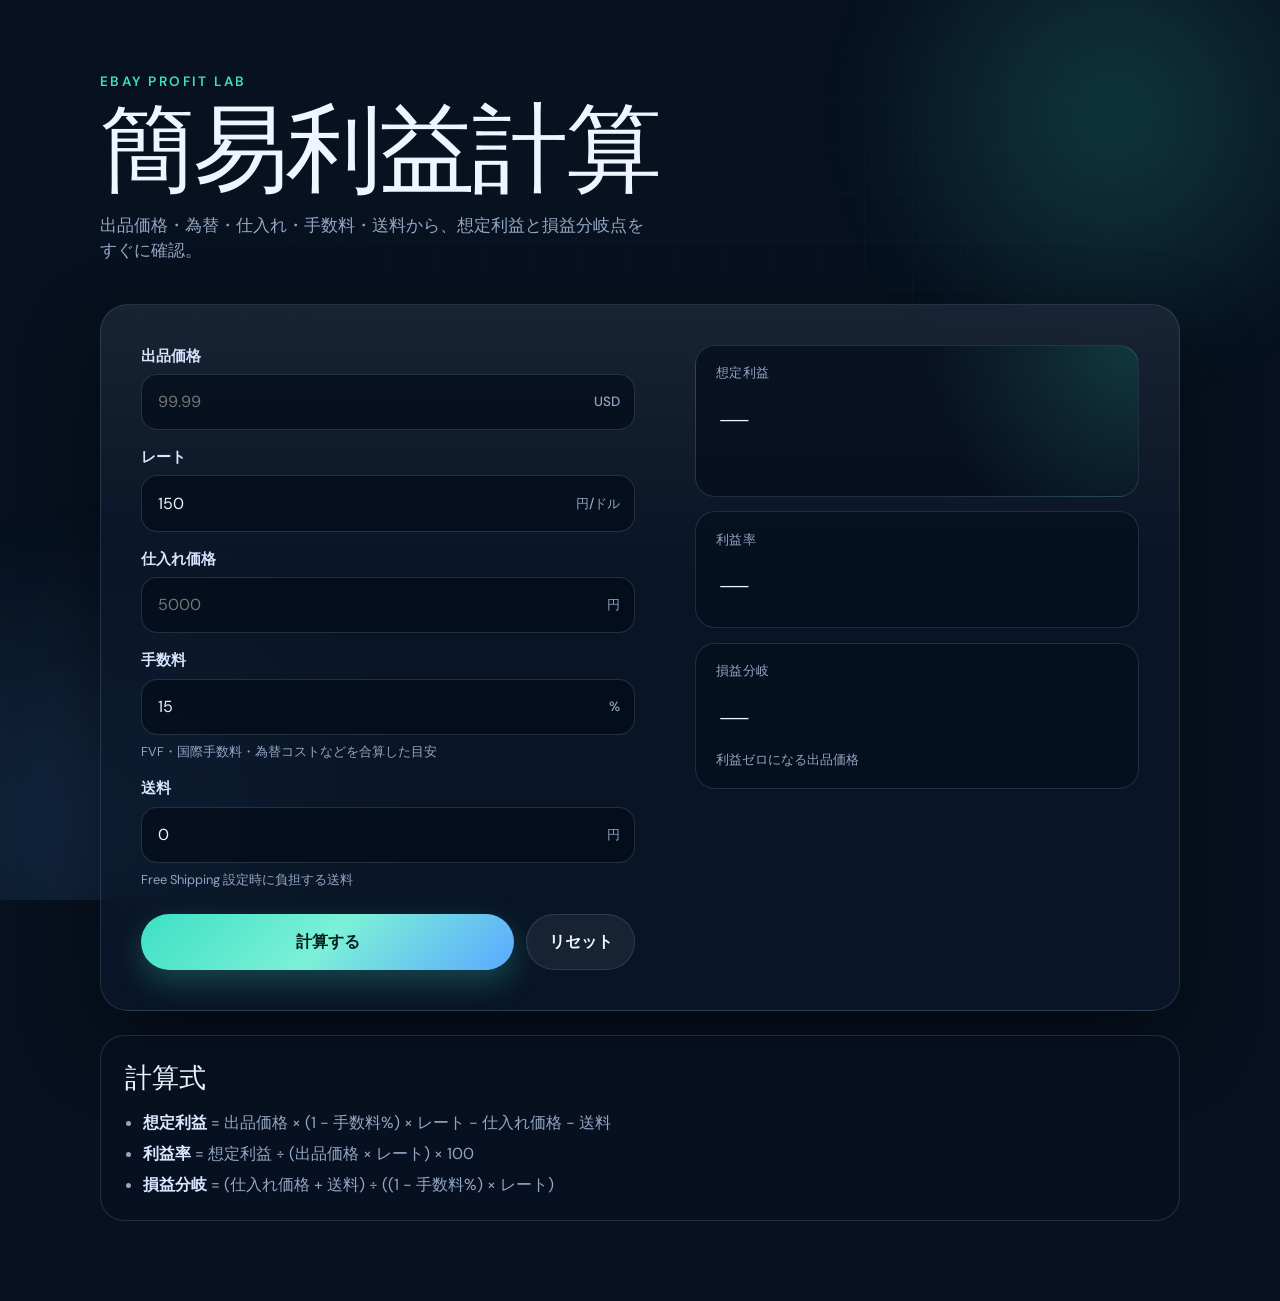
==== index.html @ ef54a7e5 "Add eBay profit calculator for GitHub Pages. Co-authored-by: Cursor <cursoragent@cursor.com>" ====
<!DOCTYPE html>
<html lang="ja">
<head>
  <meta charset="UTF-8" />
  <meta name="viewport" content="width=device-width, initial-scale=1" />
  <title>eBay 簡易利益計算</title>
  <meta name="description" content="eBay輸出の出品価格から想定利益・利益率・損益分岐点を瞬時に計算するモダンな利益計算ツール。" />
  <link rel="preconnect" href="https://fonts.googleapis.com" />
  <link rel="preconnect" href="https://fonts.gstatic.com" crossorigin />
  <link href="https://fonts.googleapis.com/css2?family=DM+Sans:ital,opsz,wght@0,9..40,400;0,9..40,500;0,9..40,600;0,9..40,700;1,9..40,400&family=Instrument+Serif:ital@0;1&display=swap" rel="stylesheet" />
  <link rel="stylesheet" href="./styles.css" />
</head>
<body>
  <div class="bg" aria-hidden="true">
    <div class="bg-glow bg-glow-a"></div>
    <div class="bg-glow bg-glow-b"></div>
    <div class="bg-grid"></div>
  </div>

  <main class="shell">
    <header class="hero">
      <p class="brand">eBay Profit Lab</p>
      <h1>簡易利益計算</h1>
      <p class="lede">出品価格・為替・仕入れ・手数料・送料から、想定利益と損益分岐点をすぐに確認。</p>
    </header>

    <section class="panel" aria-label="利益計算フォーム">
      <form id="calc-form" class="form" autocomplete="off">
        <div class="field">
          <label for="price">出品価格</label>
          <div class="input-wrap">
            <input id="price" name="price" type="number" inputmode="decimal" step="any" min="0" placeholder="99.99" required />
            <span class="suffix">USD</span>
          </div>
        </div>

        <div class="field">
          <label for="rate">レート</label>
          <div class="input-wrap">
            <input id="rate" name="rate" type="number" inputmode="decimal" step="any" min="0" value="150" required />
            <span class="suffix">円/ドル</span>
          </div>
        </div>

        <div class="field">
          <label for="cost">仕入れ価格</label>
          <div class="input-wrap">
            <input id="cost" name="cost" type="number" inputmode="decimal" step="any" min="0" placeholder="5000" required />
            <span class="suffix">円</span>
          </div>
        </div>

        <div class="field">
          <label for="fee">手数料</label>
          <div class="input-wrap">
            <input id="fee" name="fee" type="number" inputmode="decimal" step="any" min="0" max="100" value="15" required />
            <span class="suffix">%</span>
          </div>
          <p class="hint">FVF・国際手数料・為替コストなどを合算した目安</p>
        </div>

        <div class="field">
          <label for="shipping">送料</label>
          <div class="input-wrap">
            <input id="shipping" name="shipping" type="number" inputmode="decimal" step="any" min="0" value="0" />
            <span class="suffix">円</span>
          </div>
          <p class="hint">Free Shipping 設定時に負担する送料</p>
        </div>

        <div class="actions">
          <button type="submit" class="btn-primary">計算する</button>
          <button type="button" class="btn-ghost" id="reset-btn">リセット</button>
        </div>
      </form>

      <div class="results" id="results" aria-live="polite">
        <article class="result result-main">
          <p class="result-label">想定利益</p>
          <p class="result-value" id="profit">—</p>
        </article>
        <article class="result">
          <p class="result-label">利益率</p>
          <p class="result-value" id="margin">—</p>
        </article>
        <article class="result">
          <p class="result-label">損益分岐</p>
          <p class="result-value" id="breakeven">—</p>
          <p class="result-note">利益ゼロになる出品価格</p>
        </article>
        <div class="status" id="status" hidden></div>
      </div>
    </section>

    <section class="formula">
      <h2>計算式</h2>
      <ul>
        <li><strong>想定利益</strong> = 出品価格 × (1 − 手数料%) × レート − 仕入れ価格 − 送料</li>
        <li><strong>利益率</strong> = 想定利益 ÷ (出品価格 × レート) × 100</li>
        <li><strong>損益分岐</strong> = (仕入れ価格 + 送料) ÷ ((1 − 手数料%) × レート)</li>
      </ul>
    </section>
  </main>

  <script src="./app.js"></script>
</body>
</html>
---- styles.css ----
:root {
  --bg: #07111f;
  --bg-elevated: rgba(12, 24, 42, 0.72);
  --ink: #eef5ff;
  --muted: #93a6c4;
  --line: rgba(148, 178, 220, 0.18);
  --accent: #3de0c5;
  --accent-2: #5aa8ff;
  --danger: #ff6b7a;
  --ok: #62f0a4;
  --warn: #ffd166;
  --shadow: 0 30px 80px rgba(0, 0, 0, 0.45);
  --radius: 28px;
  --font-display: "Instrument Serif", Georgia, serif;
  --font-body: "DM Sans", "Hiragino Sans", "Noto Sans JP", sans-serif;
}

*,
*::before,
*::after {
  box-sizing: border-box;
}

html {
  color-scheme: dark;
}

body {
  margin: 0;
  min-height: 100vh;
  font-family: var(--font-body);
  color: var(--ink);
  background: var(--bg);
  line-height: 1.5;
  -webkit-font-smoothing: antialiased;
}

button,
input {
  font: inherit;
}

.bg {
  position: fixed;
  inset: 0;
  overflow: hidden;
  pointer-events: none;
  z-index: 0;
}

.bg-glow {
  position: absolute;
  border-radius: 50%;
  filter: blur(40px);
  opacity: 0.7;
  animation: float 12s ease-in-out infinite;
}

.bg-glow-a {
  width: 42vw;
  height: 42vw;
  top: -12vw;
  right: -8vw;
  background: radial-gradient(circle, rgba(61, 224, 197, 0.28), transparent 70%);
}

.bg-glow-b {
  width: 48vw;
  height: 48vw;
  left: -16vw;
  bottom: -18vw;
  background: radial-gradient(circle, rgba(90, 168, 255, 0.24), transparent 70%);
  animation-delay: -4s;
}

.bg-grid {
  position: absolute;
  inset: 0;
  background-image:
    linear-gradient(rgba(255, 255, 255, 0.035) 1px, transparent 1px),
    linear-gradient(90deg, rgba(255, 255, 255, 0.035) 1px, transparent 1px);
  background-size: 48px 48px;
  mask-image: radial-gradient(circle at center, black 35%, transparent 85%);
  opacity: 0.5;
}

.shell {
  position: relative;
  z-index: 1;
  width: min(1080px, calc(100% - 2rem));
  margin: 0 auto;
  padding: 4.5rem 0 5rem;
}

.hero {
  margin-bottom: 2.5rem;
  animation: rise 0.8s ease both;
}

.brand {
  margin: 0 0 0.75rem;
  font-size: 0.85rem;
  font-weight: 600;
  letter-spacing: 0.18em;
  text-transform: uppercase;
  color: var(--accent);
}

.hero h1 {
  margin: 0;
  font-family: var(--font-display);
  font-size: clamp(3.4rem, 8vw, 6rem);
  font-weight: 400;
  line-height: 0.95;
  letter-spacing: -0.03em;
}

.lede {
  margin: 1.1rem 0 0;
  max-width: 34rem;
  color: var(--muted);
  font-size: 1.05rem;
}

.panel {
  display: grid;
  grid-template-columns: 1.05fr 0.95fr;
  gap: 1.25rem;
  padding: 1.25rem;
  border: 1px solid var(--line);
  border-radius: var(--radius);
  background:
    linear-gradient(180deg, rgba(255, 255, 255, 0.06), transparent 38%),
    var(--bg-elevated);
  backdrop-filter: blur(18px);
  box-shadow: var(--shadow);
  animation: rise 0.9s ease both;
  animation-delay: 0.08s;
}

.form,
.results {
  padding: 1.25rem;
}

.form {
  display: grid;
  gap: 1rem;
}

.field label {
  display: block;
  margin-bottom: 0.45rem;
  font-size: 0.92rem;
  font-weight: 600;
  color: #d7e5ff;
}

.input-wrap {
  position: relative;
}

.input-wrap input {
  width: 100%;
  padding: 0.95rem 5.5rem 0.95rem 1rem;
  border: 1px solid rgba(148, 178, 220, 0.2);
  border-radius: 16px;
  background: rgba(4, 12, 24, 0.65);
  color: var(--ink);
  outline: none;
  transition: border-color 0.2s ease, box-shadow 0.2s ease, transform 0.2s ease;
}

.input-wrap input:focus {
  border-color: rgba(61, 224, 197, 0.7);
  box-shadow: 0 0 0 4px rgba(61, 224, 197, 0.12);
}

.input-wrap input:hover {
  border-color: rgba(148, 178, 220, 0.4);
}

.suffix {
  position: absolute;
  top: 50%;
  right: 0.95rem;
  transform: translateY(-50%);
  color: var(--muted);
  font-size: 0.84rem;
  font-weight: 500;
  pointer-events: none;
}

.hint {
  margin: 0.45rem 0 0;
  color: var(--muted);
  font-size: 0.8rem;
}

.actions {
  display: flex;
  gap: 0.75rem;
  margin-top: 0.5rem;
}

.btn-primary,
.btn-ghost {
  appearance: none;
  border: 0;
  border-radius: 999px;
  cursor: pointer;
  padding: 0.95rem 1.35rem;
  font-weight: 600;
  transition: transform 0.18s ease, box-shadow 0.18s ease, background 0.18s ease;
}

.btn-primary {
  flex: 1;
  color: #04201b;
  background: linear-gradient(135deg, var(--accent), #7cf0d8 50%, var(--accent-2));
  box-shadow: 0 12px 30px rgba(61, 224, 197, 0.25);
}

.btn-primary:hover {
  transform: translateY(-1px) scale(1.01);
  box-shadow: 0 18px 36px rgba(61, 224, 197, 0.32);
}

.btn-ghost {
  color: var(--ink);
  background: rgba(255, 255, 255, 0.06);
  border: 1px solid var(--line);
}

.btn-ghost:hover {
  background: rgba(255, 255, 255, 0.1);
}

.results {
  display: grid;
  gap: 0.9rem;
  align-content: start;
}

.result {
  padding: 1.1rem 1.2rem;
  border: 1px solid var(--line);
  border-radius: 20px;
  background: rgba(5, 14, 28, 0.55);
  transform: translateY(8px);
  opacity: 0;
  animation: rise 0.7s ease both;
}

.result:nth-child(1) { animation-delay: 0.16s; }
.result:nth-child(2) { animation-delay: 0.24s; }
.result:nth-child(3) { animation-delay: 0.32s; }

.result-main {
  min-height: 9.5rem;
  background:
    radial-gradient(circle at top right, rgba(61, 224, 197, 0.18), transparent 45%),
    rgba(5, 14, 28, 0.7);
}

.result-label {
  margin: 0;
  color: var(--muted);
  font-size: 0.84rem;
  letter-spacing: 0.04em;
  text-transform: uppercase;
}

.result-value {
  margin: 0.55rem 0 0;
  font-family: var(--font-display);
  font-size: clamp(2.4rem, 4vw, 3.4rem);
  line-height: 1;
  letter-spacing: -0.03em;
}

.result-note {
  margin: 0.55rem 0 0;
  color: var(--muted);
  font-size: 0.82rem;
}

.result.is-positive .result-value {
  color: var(--ok);
}

.result.is-negative .result-value {
  color: var(--danger);
}

.result.is-neutral .result-value {
  color: var(--warn);
}

.status {
  padding: 0.85rem 1rem;
  border-radius: 14px;
  background: rgba(255, 107, 122, 0.12);
  border: 1px solid rgba(255, 107, 122, 0.28);
  color: #ffd0d5;
  font-size: 0.9rem;
}

.formula {
  margin-top: 1.5rem;
  padding: 1.4rem 1.5rem;
  border: 1px solid var(--line);
  border-radius: 24px;
  background: rgba(8, 18, 33, 0.55);
  color: var(--muted);
  animation: rise 1s ease both;
  animation-delay: 0.18s;
}

.formula h2 {
  margin: 0 0 0.75rem;
  font-family: var(--font-display);
  font-size: 1.7rem;
  font-weight: 400;
  color: var(--ink);
}

.formula ul {
  margin: 0;
  padding-left: 1.15rem;
}

.formula li + li {
  margin-top: 0.45rem;
}

.formula strong {
  color: #d8e7ff;
}

@keyframes rise {
  from {
    opacity: 0;
    transform: translateY(16px);
  }
  to {
    opacity: 1;
    transform: translateY(0);
  }
}

@keyframes float {
  0%, 100% { transform: translate3d(0, 0, 0) scale(1); }
  50% { transform: translate3d(0, 18px, 0) scale(1.05); }
}

@media (max-width: 860px) {
  .shell {
    padding-top: 3rem;
  }

  .panel {
    grid-template-columns: 1fr;
  }

  .actions {
    flex-direction: column;
  }
}

@media (prefers-reduced-motion: reduce) {
  *,
  *::before,
  *::after {
    animation: none !important;
    transition: none !important;
  }
}
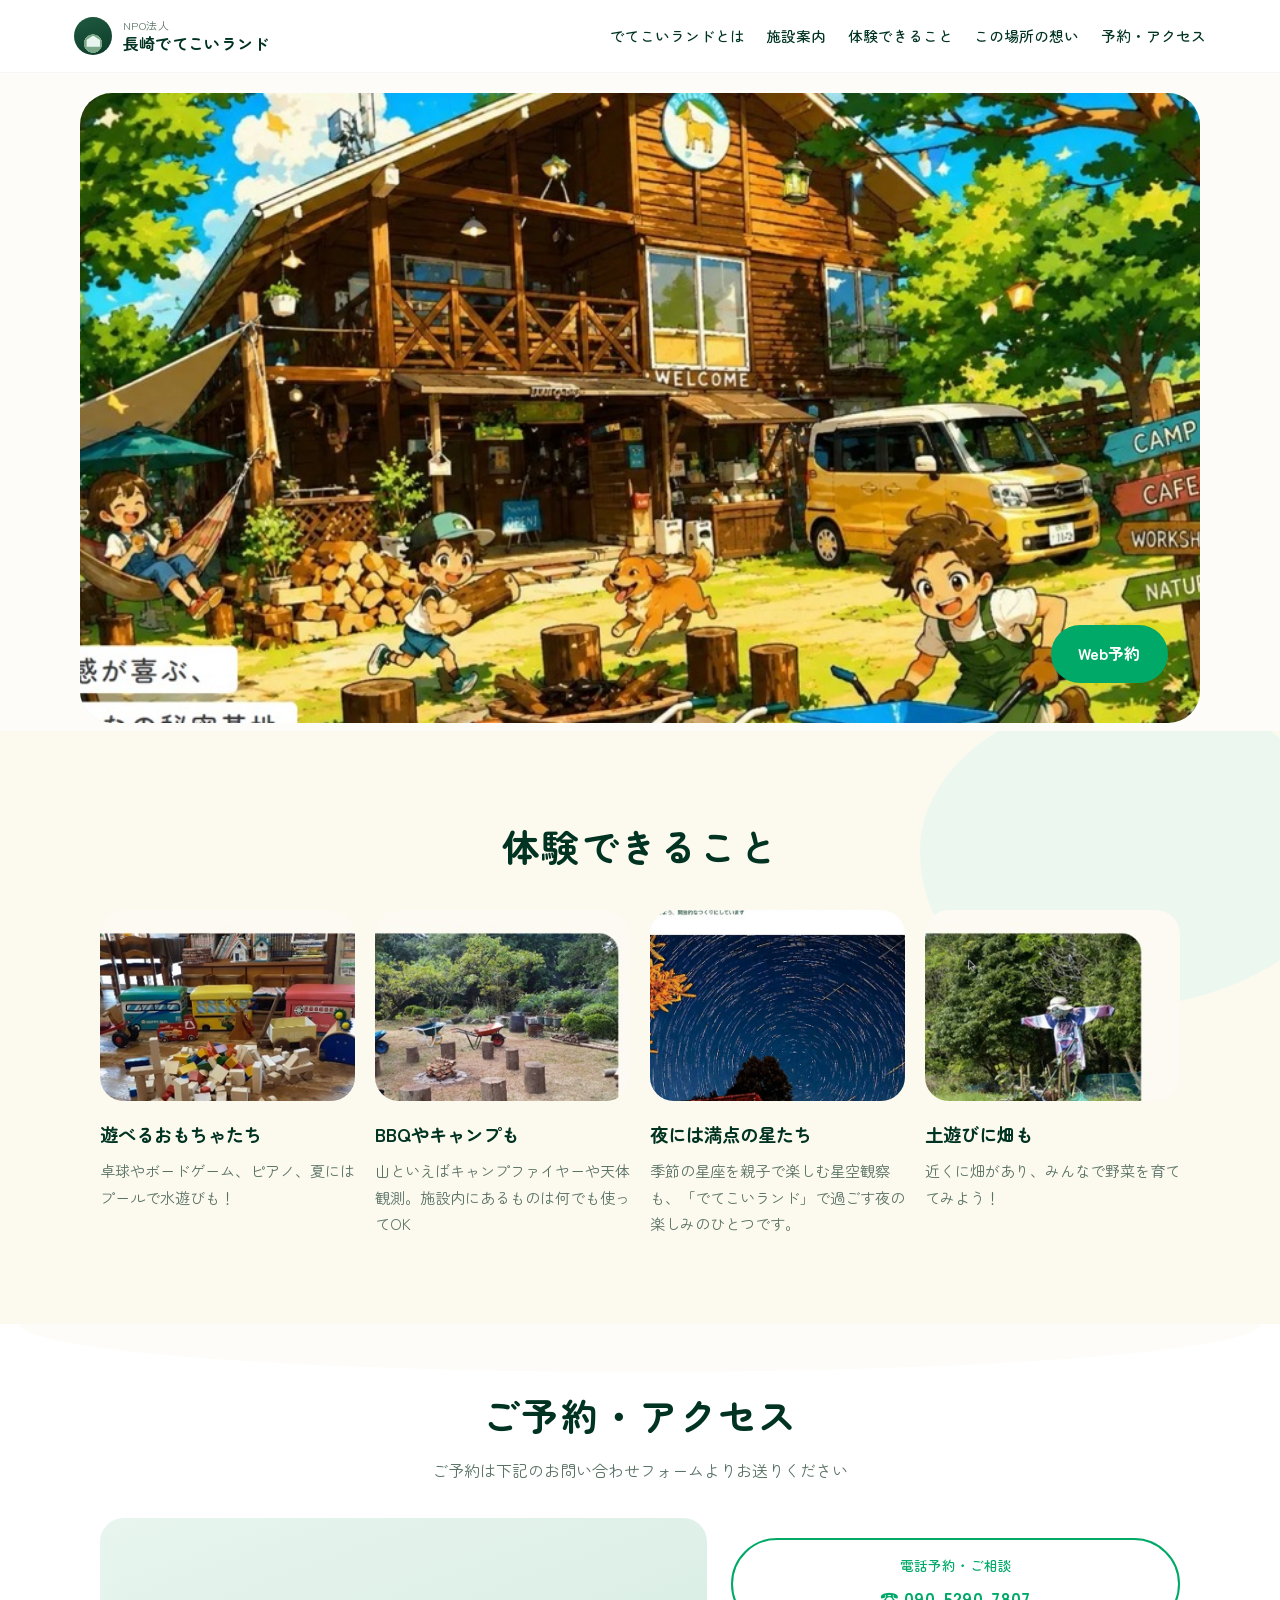
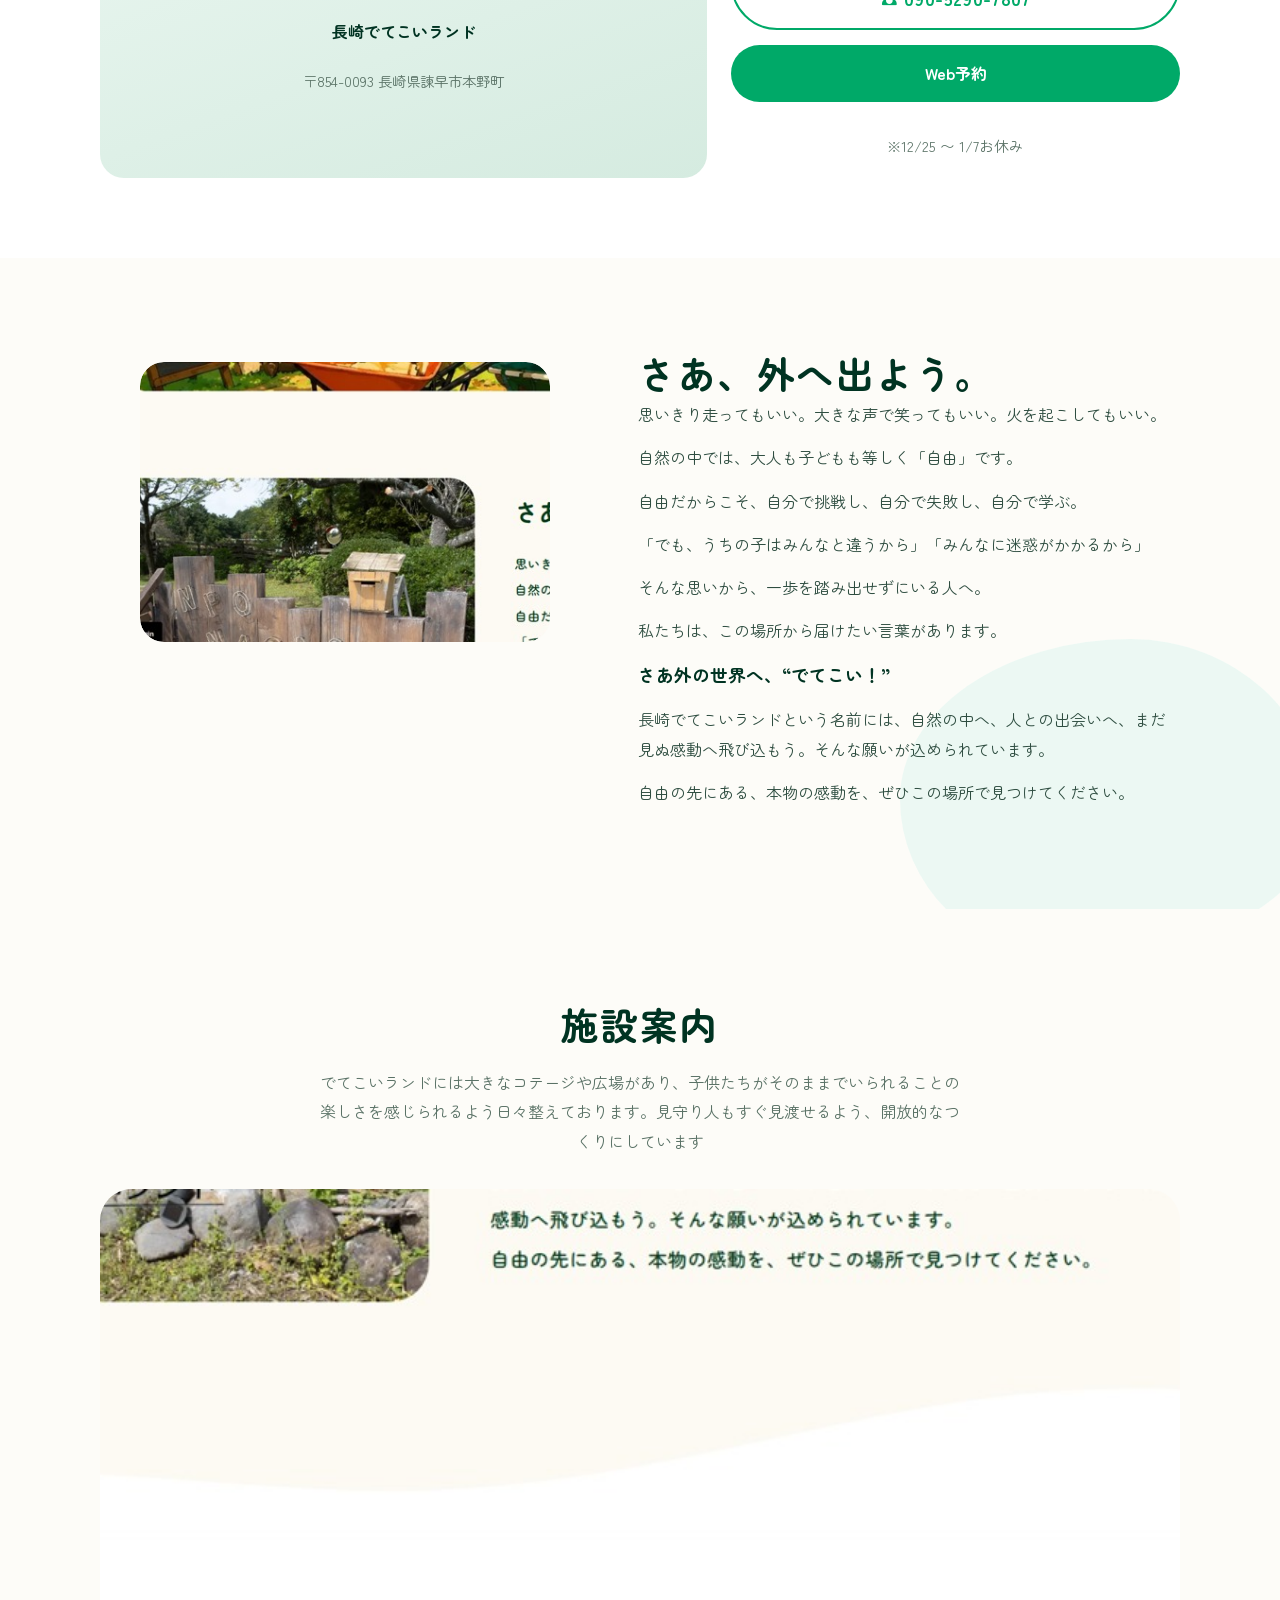
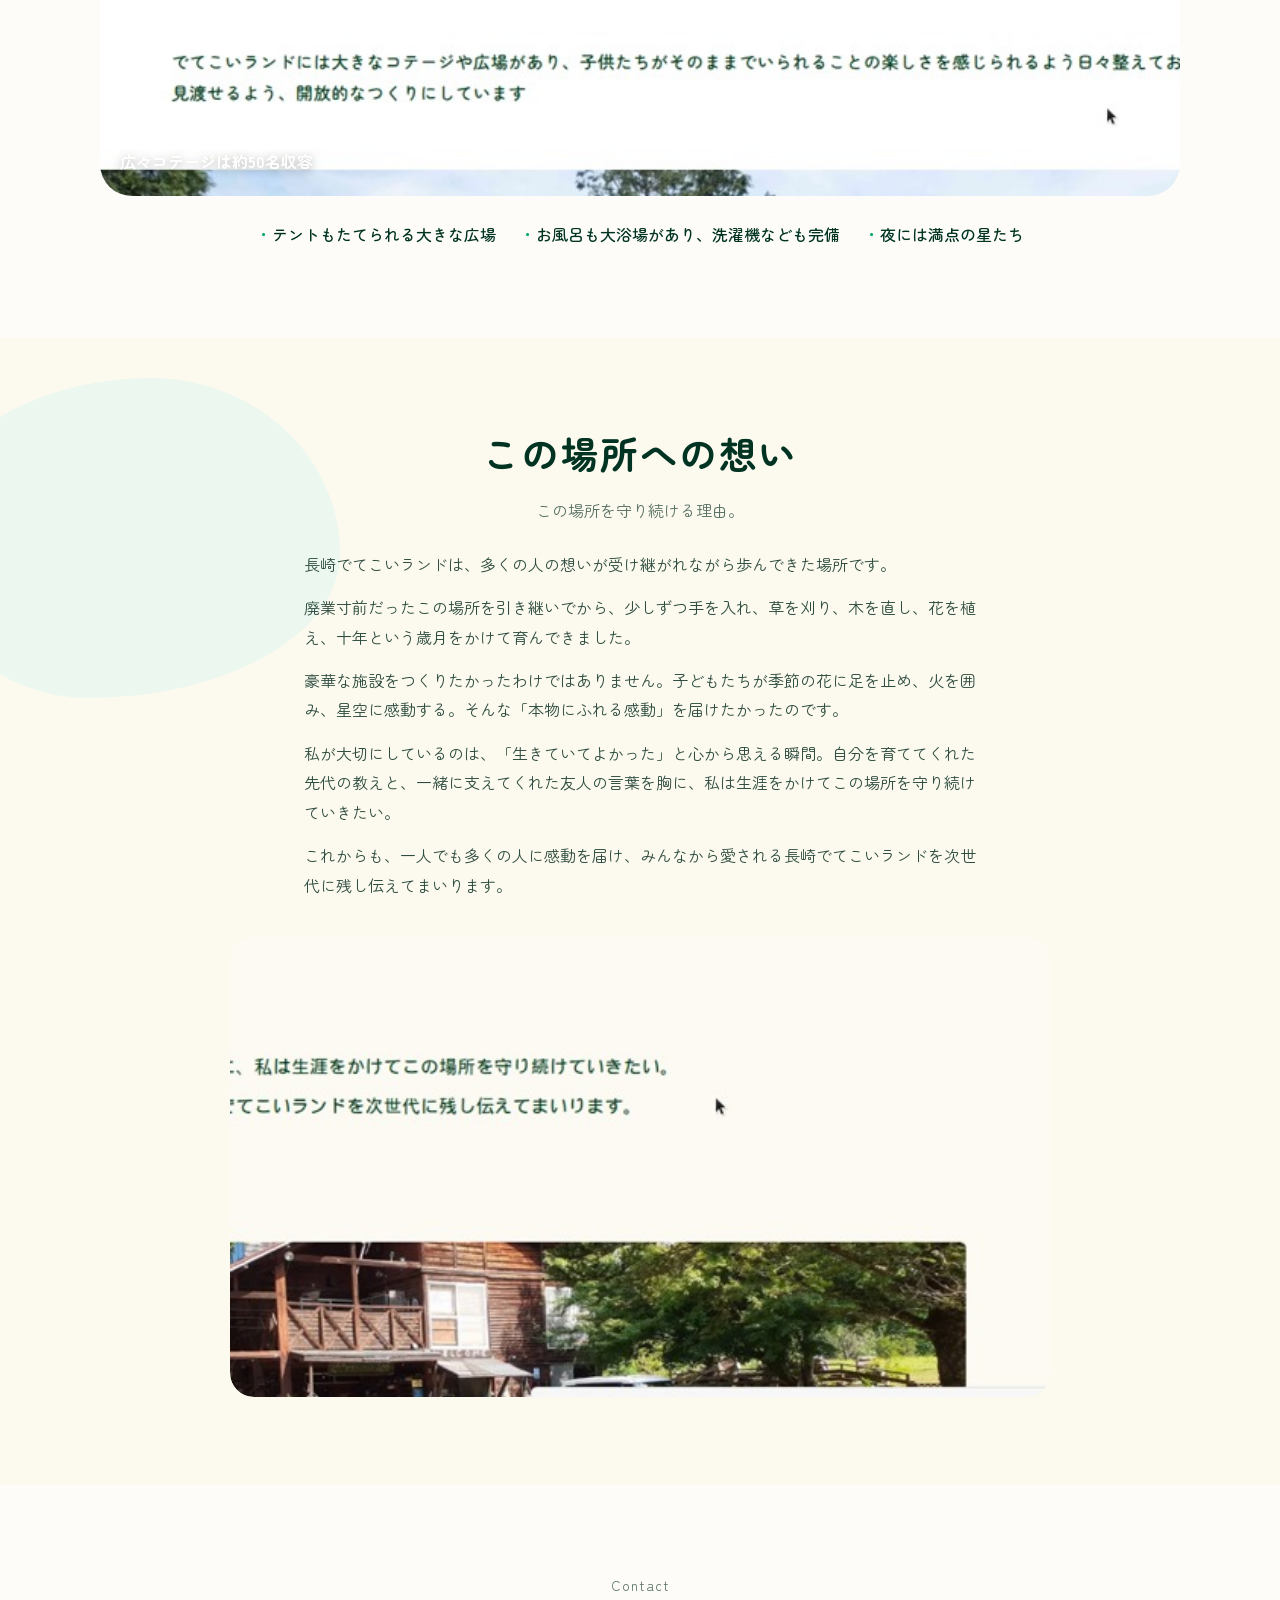
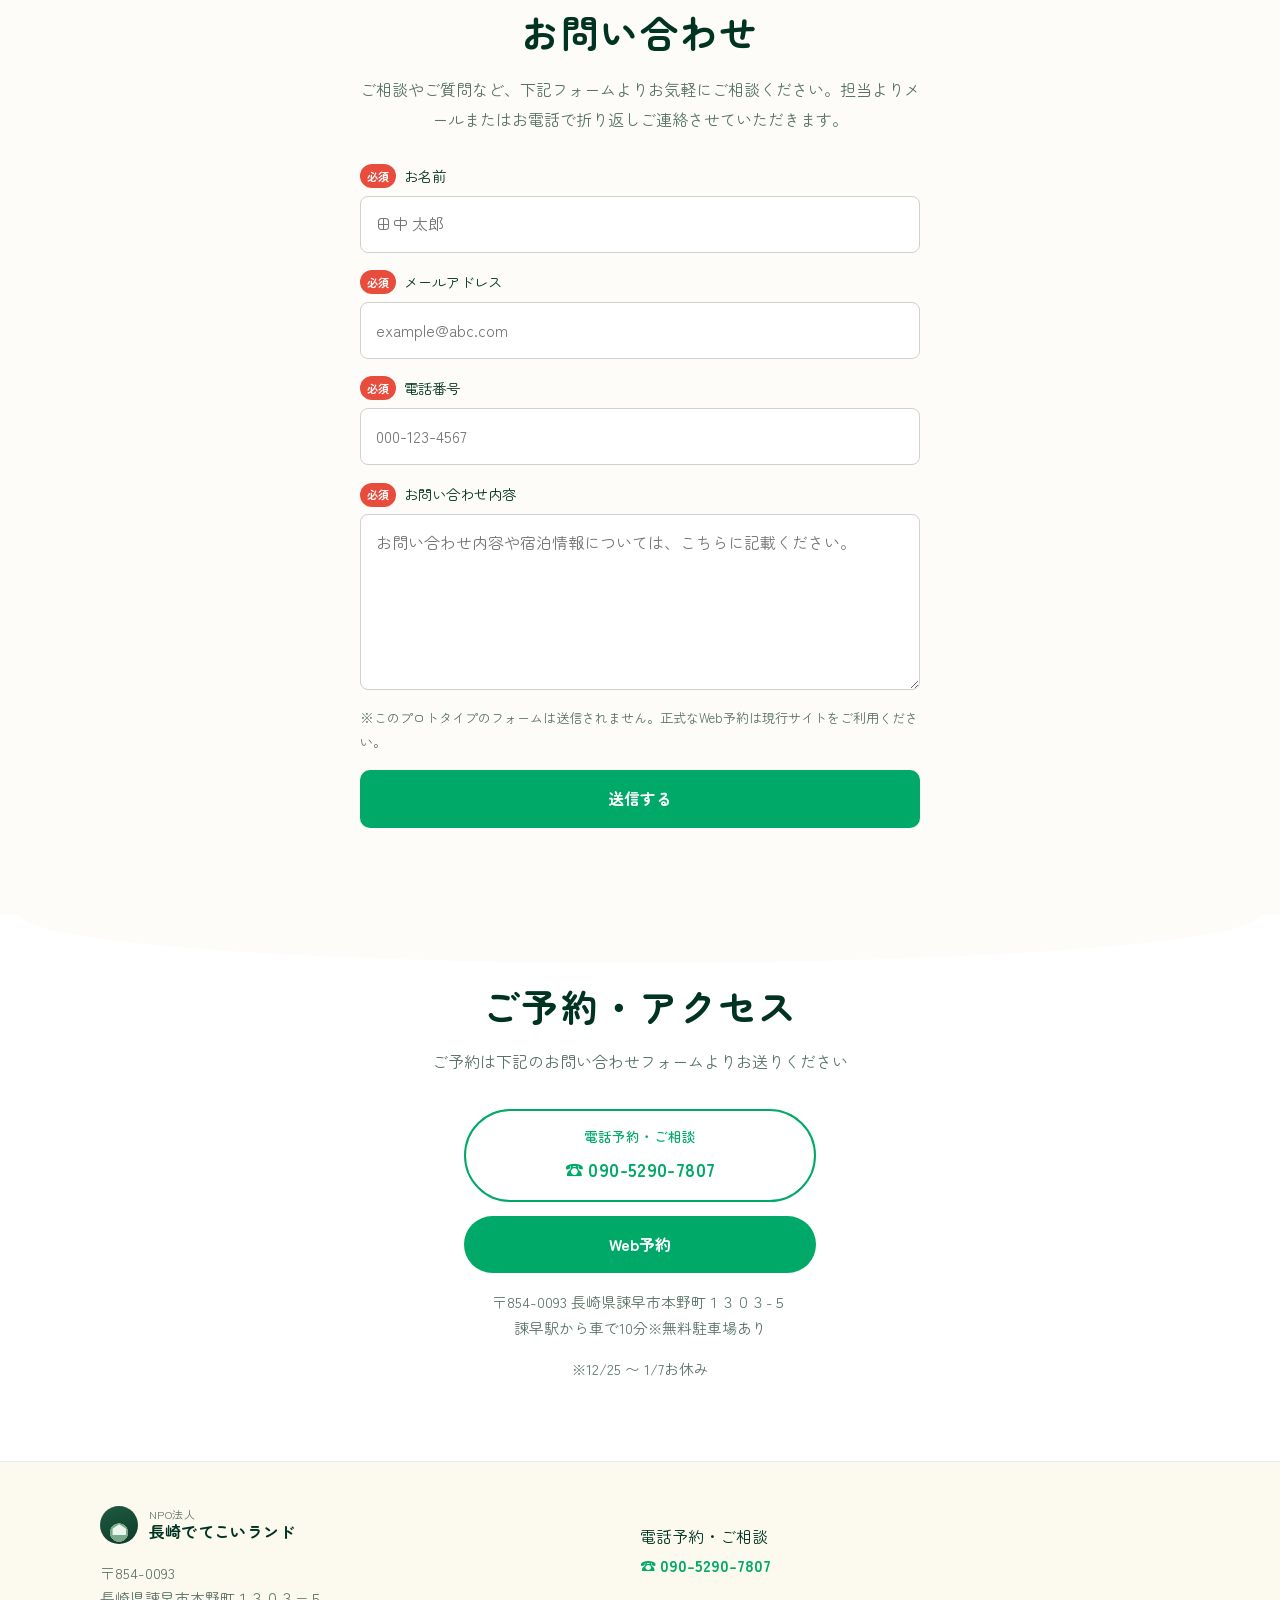
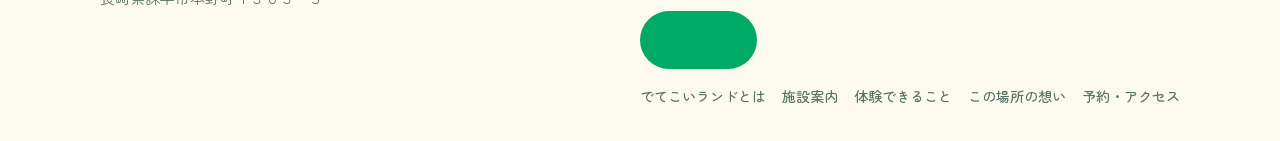
==== commit 5d819468: "Deploy Detekoi Land prototype to GitHub Pages" ====
--- a/index.html
+++ b/index.html
@@ -3,105 +3,252 @@
 <head>
   <meta charset="UTF-8" />
   <meta name="viewport" content="width=device-width, initial-scale=1" />
-  <title>eBay 簡易利益計算</title>
-  <meta name="description" content="eBay輸出の出品価格から想定利益・利益率・損益分岐点を瞬時に計算するモダンな利益計算ツール。" />
+  <title>NPO法人 長崎でてこいランド</title>
+  <meta name="description" content="五感が喜ぶ、みんなの秘密基地。長崎県諫早市の自然の中で、キャンプ・宿泊・星空・体験を楽しむNPO法人 長崎でてこいランド。" />
   <link rel="preconnect" href="https://fonts.googleapis.com" />
   <link rel="preconnect" href="https://fonts.gstatic.com" crossorigin />
-  <link href="https://fonts.googleapis.com/css2?family=DM+Sans:ital,opsz,wght@0,9..40,400;0,9..40,500;0,9..40,600;0,9..40,700;1,9..40,400&family=Instrument+Serif:ital@0;1&display=swap" rel="stylesheet" />
+  <link href="https://fonts.googleapis.com/css2?family=Zen+Maru+Gothic:wght@400;500;700&family=Noto+Sans+JP:wght@400;500;700&display=swap" rel="stylesheet" />
   <link rel="stylesheet" href="./styles.css" />
 </head>
 <body>
-  <div class="bg" aria-hidden="true">
-    <div class="bg-glow bg-glow-a"></div>
-    <div class="bg-glow bg-glow-b"></div>
-    <div class="bg-grid"></div>
-  </div>
-
-  <main class="shell">
-    <header class="hero">
-      <p class="brand">eBay Profit Lab</p>
-      <h1>簡易利益計算</h1>
-      <p class="lede">出品価格・為替・仕入れ・手数料・送料から、想定利益と損益分岐点をすぐに確認。</p>
-    </header>
-
-    <section class="panel" aria-label="利益計算フォーム">
-      <form id="calc-form" class="form" autocomplete="off">
-        <div class="field">
-          <label for="price">出品価格</label>
-          <div class="input-wrap">
-            <input id="price" name="price" type="number" inputmode="decimal" step="any" min="0" placeholder="99.99" required />
-            <span class="suffix">USD</span>
-          </div>
-        </div>
-
-        <div class="field">
-          <label for="rate">レート</label>
-          <div class="input-wrap">
-            <input id="rate" name="rate" type="number" inputmode="decimal" step="any" min="0" value="150" required />
-            <span class="suffix">円/ドル</span>
-          </div>
-        </div>
-
-        <div class="field">
-          <label for="cost">仕入れ価格</label>
-          <div class="input-wrap">
-            <input id="cost" name="cost" type="number" inputmode="decimal" step="any" min="0" placeholder="5000" required />
-            <span class="suffix">円</span>
-          </div>
-        </div>
-
-        <div class="field">
-          <label for="fee">手数料</label>
-          <div class="input-wrap">
-            <input id="fee" name="fee" type="number" inputmode="decimal" step="any" min="0" max="100" value="15" required />
-            <span class="suffix">%</span>
-          </div>
-          <p class="hint">FVF・国際手数料・為替コストなどを合算した目安</p>
-        </div>
-
-        <div class="field">
-          <label for="shipping">送料</label>
-          <div class="input-wrap">
-            <input id="shipping" name="shipping" type="number" inputmode="decimal" step="any" min="0" value="0" />
-            <span class="suffix">円</span>
-          </div>
-          <p class="hint">Free Shipping 設定時に負担する送料</p>
-        </div>
-
-        <div class="actions">
-          <button type="submit" class="btn-primary">計算する</button>
-          <button type="button" class="btn-ghost" id="reset-btn">リセット</button>
-        </div>
-      </form>
-
-      <div class="results" id="results" aria-live="polite">
-        <article class="result result-main">
-          <p class="result-label">想定利益</p>
-          <p class="result-value" id="profit">—</p>
-        </article>
-        <article class="result">
-          <p class="result-label">利益率</p>
-          <p class="result-value" id="margin">—</p>
-        </article>
-        <article class="result">
-          <p class="result-label">損益分岐</p>
-          <p class="result-value" id="breakeven">—</p>
-          <p class="result-note">利益ゼロになる出品価格</p>
-        </article>
-        <div class="status" id="status" hidden></div>
-      </div>
-    </section>
-
-    <section class="formula">
-      <h2>計算式</h2>
-      <ul>
-        <li><strong>想定利益</strong> = 出品価格 × (1 − 手数料%) × レート − 仕入れ価格 − 送料</li>
-        <li><strong>利益率</strong> = 想定利益 ÷ (出品価格 × レート) × 100</li>
-        <li><strong>損益分岐</strong> = (仕入れ価格 + 送料) ÷ ((1 − 手数料%) × レート)</li>
-      </ul>
+  <a class="skip-link" href="#main">本文へスキップ</a>
+
+  <header class="site-header" id="top">
+    <div class="site-header__inner">
+      <a class="logo" href="#top">
+        <span class="logo__icon" aria-hidden="true"></span>
+        <span class="logo__text">
+          <span class="logo__eyebrow">NPO法人</span>
+          <span class="logo__name">長崎でてこいランド</span>
+        </span>
+      </a>
+      <button class="nav-toggle" type="button" aria-expanded="false" aria-controls="site-nav" data-nav-toggle>
+        <span></span><span></span><span></span>
+        <span class="visually-hidden">メニュー</span>
+      </button>
+      <nav class="site-nav" id="site-nav" data-site-nav>
+        <a href="#about">でてこいランドとは</a>
+        <a href="#facilities">施設案内</a>
+        <a href="#services">体験できること</a>
+        <a href="#philosophy">この場所の想い</a>
+        <a href="#reserve">予約・アクセス</a>
+      </nav>
+    </div>
+  </header>
+
+  <main id="main">
+    <!-- 1. HERO: live illustration + subtle star motion -->
+    <section class="hero" aria-label="ヒーロー">
+      <div class="hero__frame">
+        <img class="hero__img" src="./assets/images/hero-illustration.jpg" width="1200" height="600" alt="でてこいランドのログハウスと子どもたちが遊ぶ様子のイラスト" />
+        <canvas class="hero__stars" data-starfield aria-hidden="true"></canvas>
+        <!-- Speech-bubble copy is part of the live hero illustration asset -->
+        <div class="hero__cta-row">
+          <a class="btn btn--green" href="#reserve">Web予約</a>
+        </div>
+      </div>
+    </section>
+
+    <!-- 2. SERVICES -->
+    <section class="section section--wave-top" id="services" data-reveal>
+      <div class="blob blob--tr" aria-hidden="true"></div>
+      <div class="section__inner">
+        <h2 class="section__title">体験できること</h2>
+        <div class="services-track-wrap">
+          <div class="services-track" data-services-track tabindex="0" aria-label="体験の一覧">
+            <article class="svc-card">
+              <img src="./assets/images/svc-toys.jpg" alt="" width="400" height="300" loading="lazy" />
+              <h3>遊べるおもちゃたち</h3>
+              <p>卓球やボードゲーム、ピアノ、夏にはプールで水遊びも！</p>
+            </article>
+            <article class="svc-card">
+              <img src="./assets/images/svc-bbq.jpg" alt="" width="400" height="300" loading="lazy" />
+              <h3>BBQやキャンプも</h3>
+              <p>山といえばキャンプファイヤーや天体観測。施設内にあるものは何でも使ってOK</p>
+            </article>
+            <article class="svc-card">
+              <img src="./assets/images/hero-stars.jpg" alt="" width="400" height="300" loading="lazy" />
+              <h3>夜には満点の星たち</h3>
+              <p>季節の星座を親子で楽しむ星空観察も、「でてこいランド」で過ごす夜の楽しみのひとつです。</p>
+            </article>
+            <article class="svc-card">
+              <img src="./assets/images/svc-field.jpg" alt="" width="400" height="300" loading="lazy" />
+              <h3>土遊びに畑も</h3>
+              <p>近くに畑があり、みんなで野菜を育ててみよう！</p>
+            </article>
+          </div>
+          <p class="services-hint" aria-hidden="true">← スワイプして見る →</p>
+        </div>
+      </div>
+    </section>
+
+    <!-- 3. MID RESERVATION CTA -->
+    <section class="reserve-block" id="reserve-mid" data-reveal aria-labelledby="reserve-mid-title">
+      <div class="wave wave--up" aria-hidden="true"></div>
+      <div class="section__inner reserve-block__inner">
+        <h2 id="reserve-mid-title" class="section__title">ご予約・アクセス</h2>
+        <p class="reserve-block__lede">ご予約は下記のお問い合わせフォームよりお送りください</p>
+        <div class="reserve-block__grid">
+          <div class="reserve-block__map" aria-label="地図プレースホルダ">
+            <p>長崎でてこいランド</p>
+            <p class="reserve-block__map-sub">〒854-0093 長崎県諫早市本野町</p>
+          </div>
+          <div class="reserve-block__actions">
+            <a class="btn btn--phone" href="tel:09052907807">
+              <span class="btn__label">電話予約・ご相談</span>
+              <span class="btn__phone">☎ 090-5290-7807</span>
+            </a>
+            <a class="btn btn--green btn--wide" href="#contact">Web予約</a>
+            <p class="reserve-block__note">※12/25 〜 1/7お休み</p>
+          </div>
+        </div>
+      </div>
+    </section>
+
+    <!-- 4. ABOUT (live flow) -->
+    <section class="section about" id="about" data-reveal>
+      <div class="blob blob--br" aria-hidden="true"></div>
+      <div class="section__inner about__grid">
+        <figure class="photo-round">
+          <img src="./assets/images/intro-fence.jpg" alt="NPO NAGASAKI DETEKOI の木製フェンスとポスト" width="800" height="600" loading="lazy" />
+        </figure>
+        <div class="about__copy">
+          <h2 class="section__title section__title--left">さあ、外へ出よう。</h2>
+          <div class="prose">
+            <p>思いきり走ってもいい。大きな声で笑ってもいい。火を起こしてもいい。</p>
+            <p>自然の中では、大人も子どもも等しく「自由」です。</p>
+            <p>自由だからこそ、自分で挑戦し、自分で失敗し、自分で学ぶ。</p>
+            <p>「でも、うちの子はみんなと違うから」「みんなに迷惑がかかるから」</p>
+            <p>そんな思いから、一歩を踏み出せずにいる人へ。</p>
+            <p>私たちは、この場所から届けたい言葉があります。</p>
+            <p class="prose__em">さあ外の世界へ、“でてこい！”</p>
+            <p>長崎でてこいランドという名前には、自然の中へ、人との出会いへ、まだ見ぬ感動へ飛び込もう。そんな願いが込められています。</p>
+            <p>自由の先にある、本物の感動を、ぜひこの場所で見つけてください。</p>
+          </div>
+        </div>
+      </div>
+    </section>
+
+    <!-- FACILITIES -->
+    <section class="section facilities" id="facilities" data-reveal>
+      <div class="section__inner">
+        <h2 class="section__title">施設案内</h2>
+        <p class="section__lede">
+          でてこいランドには大きなコテージや広場があり、子供たちがそのままでいられることの楽しさを感じられるよう日々整えております。見守り人もすぐ見渡せるよう、開放的なつくりにしています
+        </p>
+        <figure class="facility-hero photo-round">
+          <img src="./assets/images/facility-carousel.jpg" alt="広々としたコテージの内観" width="1100" height="620" loading="lazy" />
+          <figcaption>広々コテージは約50名収容</figcaption>
+        </figure>
+        <ul class="facility-caps">
+          <li>テントもたてられる大きな広場</li>
+          <li>お風呂も大浴場があり、洗濯機なども完備</li>
+          <li>夜には満点の星たち</li>
+        </ul>
+      </div>
+    </section>
+
+    <!-- PHILOSOPHY -->
+    <section class="section philosophy" id="philosophy" data-reveal>
+      <div class="blob blob--tl" aria-hidden="true"></div>
+      <div class="section__inner">
+        <h2 class="section__title">この場所への想い</h2>
+        <p class="section__lede">この場所を守り続ける理由。</p>
+        <div class="prose prose--narrow">
+          <p>長崎でてこいランドは、多くの人の想いが受け継がれながら歩んできた場所です。</p>
+          <p>廃業寸前だったこの場所を引き継いでから、少しずつ手を入れ、草を刈り、木を直し、花を植え、十年という歳月をかけて育んできました。</p>
+          <p>豪華な施設をつくりたかったわけではありません。子どもたちが季節の花に足を止め、火を囲み、星空に感動する。そんな「本物にふれる感動」を届けたかったのです。</p>
+          <p>私が大切にしているのは、「生きていてよかった」と心から思える瞬間。自分を育ててくれた先代の教えと、一緒に支えてくれた友人の言葉を胸に、私は生涯をかけてこの場所を守り続けていきたい。</p>
+          <p>これからも、一人でも多くの人に感動を届け、みんなから愛される長崎でてこいランドを次世代に残し伝えてまいります。</p>
+        </div>
+        <figure class="photo-round philosophy__photo">
+          <img src="./assets/images/cropped/lodge-day.jpg" alt="緑に囲まれたログハウス外観" width="1000" height="560" loading="lazy" />
+        </figure>
+      </div>
+    </section>
+
+    <!-- CONTACT -->
+    <section class="section contact" id="contact" data-reveal>
+      <div class="section__inner contact__inner">
+        <p class="section__eyebrow">Contact</p>
+        <h2 class="section__title">お問い合わせ</h2>
+        <p class="section__lede">
+          ご相談やご質問など、下記フォームよりお気軽にご相談ください。担当よりメールまたはお電話で折り返しご連絡させていただきます。
+        </p>
+        <form class="contact-form" action="#reserve" method="get">
+          <label>
+            <span><i class="badge badge--req">必須</i> お名前</span>
+            <input type="text" name="name" placeholder="田中 太郎" required autocomplete="name" />
+          </label>
+          <label>
+            <span><i class="badge badge--req">必須</i> メールアドレス</span>
+            <input type="email" name="email" placeholder="example@abc.com" required autocomplete="email" />
+          </label>
+          <label>
+            <span><i class="badge badge--req">必須</i> 電話番号</span>
+            <input type="tel" name="tel" placeholder="000-123-4567" required autocomplete="tel" />
+          </label>
+          <label>
+            <span><i class="badge badge--req">必須</i> お問い合わせ内容</span>
+            <textarea name="message" rows="5" placeholder="お問い合わせ内容や宿泊情報については、こちらに記載ください。" required></textarea>
+          </label>
+          <p class="contact-form__note">※このプロトタイプのフォームは送信されません。正式なWeb予約は現行サイトをご利用ください。</p>
+          <button class="btn btn--green btn--submit" type="submit">送信する</button>
+        </form>
+      </div>
+    </section>
+
+    <!-- 5. FINAL RESERVATION CTA -->
+    <section class="reserve-block reserve-block--final" id="reserve" data-reveal aria-labelledby="reserve-final-title">
+      <div class="wave wave--up" aria-hidden="true"></div>
+      <div class="section__inner reserve-block__inner">
+        <h2 id="reserve-final-title" class="section__title">ご予約・アクセス</h2>
+        <p class="reserve-block__lede">ご予約は下記のお問い合わせフォームよりお送りください</p>
+        <div class="reserve-block__actions reserve-block__actions--center">
+          <a class="btn btn--phone" href="tel:09052907807">
+            <span class="btn__label">電話予約・ご相談</span>
+            <span class="btn__phone">☎ 090-5290-7807</span>
+          </a>
+          <a class="btn btn--green btn--wide" href="#contact">Web予約</a>
+        </div>
+        <address class="reserve-block__address">
+          〒854-0093 長崎県諫早市本野町１３０３-５<br />
+          諫早駅から車で10分※無料駐車場あり
+        </address>
+        <p class="reserve-block__note">※12/25 〜 1/7お休み</p>
+      </div>
     </section>
   </main>
 
-  <script src="./app.js"></script>
+  <footer class="site-footer">
+    <div class="site-footer__inner">
+      <div>
+        <div class="logo logo--footer">
+          <span class="logo__icon" aria-hidden="true"></span>
+          <span class="logo__text">
+            <span class="logo__eyebrow">NPO法人</span>
+            <span class="logo__name">長崎でてこいランド</span>
+          </span>
+        </div>
+        <p class="site-footer__addr">
+          〒854-0093<br />
+          長崎県諫早市本野町１３０３−５
+        </p>
+      </div>
+      <div class="site-footer__aside">
+        <p>電話予約・ご相談<br /><a href="tel:09052907807">☎ 090-5290-7807</a></p>
+        <a class="btn btn--green" href="#contact">Web予約</a>
+        <nav class="site-footer__nav" aria-label="フッターナビ">
+          <a href="#about">でてこいランドとは</a>
+          <a href="#facilities">施設案内</a>
+          <a href="#services">体験できること</a>
+          <a href="#philosophy">この場所の想い</a>
+          <a href="#reserve">予約・アクセス</a>
+        </nav>
+      </div>
+    </div>
+  </footer>
+
+  <script src="./main.js" defer></script>
 </body>
 </html>
--- a/styles.css
+++ b/styles.css
@@ -1,378 +1,728 @@
 :root {
-  --bg: #07111f;
-  --bg-elevated: rgba(12, 24, 42, 0.72);
-  --ink: #eef5ff;
-  --muted: #93a6c4;
-  --line: rgba(148, 178, 220, 0.18);
-  --accent: #3de0c5;
-  --accent-2: #5aa8ff;
-  --danger: #ff6b7a;
-  --ok: #62f0a4;
-  --warn: #ffd166;
-  --shadow: 0 30px 80px rgba(0, 0, 0, 0.45);
-  --radius: 28px;
-  --font-display: "Instrument Serif", Georgia, serif;
-  --font-body: "DM Sans", "Hiragino Sans", "Noto Sans JP", sans-serif;
+  --cream: #fdfcf8;
+  --cream-warm: #fcf9ee;
+  --white: #ffffff;
+  --ink: #1a2e26;
+  --heading: #003322;
+  --body: #2e4d40;
+  --muted: #5a7266;
+  --green: #00a968;
+  --green-dark: #008f58;
+  --green-soft: #dff6f0;
+  --line: #e4ebe6;
+  --radius-xl: 32px;
+  --radius-lg: 24px;
+  --radius-md: 12px;
+  --font: "Zen Maru Gothic", "Noto Sans JP", "Hiragino Sans", sans-serif;
+  --header-h: 72px;
+  --max: 1080px;
+  --ease: cubic-bezier(0.22, 1, 0.36, 1);
 }
 
 *,
 *::before,
-*::after {
-  box-sizing: border-box;
-}
-
-html {
-  color-scheme: dark;
-}
+*::after { box-sizing: border-box; }
+
+html { scroll-behavior: smooth; }
 
 body {
   margin: 0;
-  min-height: 100vh;
-  font-family: var(--font-body);
-  color: var(--ink);
-  background: var(--bg);
-  line-height: 1.5;
-  -webkit-font-smoothing: antialiased;
-}
-
-button,
-input {
-  font: inherit;
-}
-
-.bg {
-  position: fixed;
-  inset: 0;
+  font-family: var(--font);
+  color: var(--body);
+  background: var(--cream);
+  line-height: 1.85;
+  font-size: 16px;
+  text-rendering: optimizeLegibility;
+}
+
+img { max-width: 100%; display: block; height: auto; }
+a { color: inherit; text-decoration: none; }
+button, input, textarea { font: inherit; }
+
+.visually-hidden {
+  position: absolute; width: 1px; height: 1px; padding: 0; margin: -1px;
+  overflow: hidden; clip: rect(0,0,0,0); border: 0;
+}
+
+.skip-link {
+  position: absolute; left: 1rem; top: -4rem; z-index: 1000;
+  background: var(--green); color: #fff; padding: 0.7rem 1rem;
+}
+.skip-link:focus { top: 1rem; }
+
+/* Header — white, calm, live-like */
+.site-header {
+  position: sticky;
+  top: 0;
+  z-index: 40;
+  background: rgba(255, 255, 255, 0.96);
+  border-bottom: 1px solid rgba(0, 0, 0, 0.04);
+}
+
+.site-header__inner {
+  max-width: 1180px;
+  margin: 0 auto;
+  min-height: var(--header-h);
+  padding: 0.65rem 1.5rem;
+  display: flex;
+  align-items: center;
+  justify-content: space-between;
+  gap: 1rem;
+}
+
+.logo {
+  display: flex;
+  align-items: center;
+  gap: 0.65rem;
+  color: var(--heading);
+}
+
+.logo__icon {
+  width: 2.4rem;
+  height: 2.4rem;
+  border-radius: 50%;
+  background:
+    radial-gradient(circle at 50% 70%, #7aa889 0 28%, transparent 29%),
+    linear-gradient(160deg, #1f5a40, #0d3b2a);
+  position: relative;
+  flex-shrink: 0;
+}
+
+.logo__icon::after {
+  content: "";
+  position: absolute;
+  left: 50%;
+  bottom: 22%;
+  width: 0.85rem;
+  height: 0.7rem;
+  transform: translateX(-50%);
+  background: #e8f5ee;
+  clip-path: polygon(0 40%, 50% 0, 100% 40%, 100% 100%, 0 100%);
+}
+
+.logo__eyebrow {
+  display: block;
+  font-size: 0.68rem;
+  letter-spacing: 0.04em;
+  color: var(--muted);
+  line-height: 1.2;
+}
+
+.logo__name {
+  display: block;
+  font-size: 1rem;
+  font-weight: 700;
+  letter-spacing: 0.02em;
+  line-height: 1.25;
+}
+
+.site-nav {
+  display: flex;
+  align-items: center;
+  gap: 1.35rem;
+  font-size: 0.92rem;
+  font-weight: 500;
+  color: var(--heading);
+}
+
+.site-nav a:hover,
+.site-nav a:focus-visible {
+  color: var(--green);
+}
+
+.nav-toggle {
+  display: none;
+  width: 2.5rem;
+  height: 2.5rem;
+  border: 0;
+  background: transparent;
+  padding: 0.5rem;
+  cursor: pointer;
+}
+
+.nav-toggle span {
+  display: block;
+  height: 2px;
+  margin: 5px 0;
+  background: var(--heading);
+  border-radius: 2px;
+}
+
+/* Hero — floating rounded illustration + subtle stars */
+.hero {
+  padding: 1.25rem 1.25rem 0.5rem;
+}
+
+.hero__frame {
+  position: relative;
+  max-width: 1120px;
+  margin: 0 auto;
+  border-radius: var(--radius-xl);
   overflow: hidden;
-  pointer-events: none;
-  z-index: 0;
-}
-
-.bg-glow {
-  position: absolute;
-  border-radius: 50%;
-  filter: blur(40px);
-  opacity: 0.7;
-  animation: float 12s ease-in-out infinite;
-}
-
-.bg-glow-a {
-  width: 42vw;
-  height: 42vw;
-  top: -12vw;
-  right: -8vw;
-  background: radial-gradient(circle, rgba(61, 224, 197, 0.28), transparent 70%);
-}
-
-.bg-glow-b {
-  width: 48vw;
-  height: 48vw;
-  left: -16vw;
-  bottom: -18vw;
-  background: radial-gradient(circle, rgba(90, 168, 255, 0.24), transparent 70%);
-  animation-delay: -4s;
-}
-
-.bg-grid {
+  background: #dfeee6;
+}
+
+.hero__img {
+  width: 100%;
+  aspect-ratio: 16 / 9;
+  object-fit: cover;
+  object-position: center 40%;
+}
+
+.hero__stars {
   position: absolute;
   inset: 0;
-  background-image:
-    linear-gradient(rgba(255, 255, 255, 0.035) 1px, transparent 1px),
-    linear-gradient(90deg, rgba(255, 255, 255, 0.035) 1px, transparent 1px);
-  background-size: 48px 48px;
-  mask-image: radial-gradient(circle at center, black 35%, transparent 85%);
-  opacity: 0.5;
-}
-
-.shell {
+  width: 100%;
+  height: 100%;
+  opacity: 0.22;
+  mix-blend-mode: soft-light;
+  pointer-events: none;
+}
+
+.hero__bubbles {
+  position: absolute;
+  left: clamp(1rem, 3vw, 2rem);
+  bottom: clamp(1rem, 4vw, 2.5rem);
+  display: grid;
+  gap: 0.55rem;
+  z-index: 2;
+}
+
+.hero__bubble {
+  margin: 0;
+  display: inline-block;
+  width: fit-content;
+  max-width: 16rem;
+  padding: 0.7rem 1.15rem;
+  background: var(--white);
+  color: var(--ink);
+  font-size: clamp(1.05rem, 2.4vw, 1.45rem);
+  font-weight: 700;
+  border-radius: 18px;
+  box-shadow: 0 8px 24px rgba(0, 30, 20, 0.12);
+  line-height: 1.4;
+}
+
+.hero__cta-row {
+  position: absolute;
+  right: clamp(1rem, 3vw, 2rem);
+  bottom: clamp(1rem, 4vw, 2.5rem);
+  z-index: 2;
+}
+
+/* Buttons — live pill styles */
+.btn {
+  display: inline-flex;
+  align-items: center;
+  justify-content: center;
+  gap: 0.45rem;
+  min-height: 3rem;
+  padding: 0.75rem 1.6rem;
+  border-radius: 999px;
+  border: 2px solid transparent;
+  font-weight: 700;
+  transition: transform 0.2s var(--ease), background 0.2s var(--ease), border-color 0.2s var(--ease);
+}
+
+.btn:hover,
+.btn:focus-visible {
+  transform: translateY(-1px);
+}
+
+.btn--green {
+  background: var(--green);
+  color: #fff;
+}
+
+.btn--green:hover,
+.btn--green:focus-visible {
+  background: var(--green-dark);
+}
+
+.btn--phone {
+  flex-direction: column;
+  align-items: center;
+  gap: 0.15rem;
+  min-height: 4.5rem;
+  padding: 0.85rem 1.75rem;
+  background: var(--white);
+  border-color: var(--green);
+  color: var(--green);
+  text-align: center;
+}
+
+.btn__label {
+  font-size: 0.85rem;
+  font-weight: 500;
+}
+
+.btn__phone {
+  font-size: 1.15rem;
+  font-weight: 700;
+  letter-spacing: 0.02em;
+}
+
+.btn--wide {
+  min-width: 14rem;
+}
+
+.btn--submit {
+  width: 100%;
+  border-radius: 10px;
+  min-height: 3.4rem;
+}
+
+/* Sections */
+.section {
+  position: relative;
+  padding: clamp(3.5rem, 7vw, 5.5rem) 1.25rem;
+  overflow: hidden;
+}
+
+.section__inner {
   position: relative;
   z-index: 1;
-  width: min(1080px, calc(100% - 2rem));
+  max-width: var(--max);
   margin: 0 auto;
-  padding: 4.5rem 0 5rem;
-}
-
-.hero {
-  margin-bottom: 2.5rem;
-  animation: rise 0.8s ease both;
-}
-
-.brand {
-  margin: 0 0 0.75rem;
+}
+
+.section__title {
+  margin: 0;
+  text-align: center;
+  color: var(--heading);
+  font-size: clamp(1.7rem, 3.4vw, 2.35rem);
+  font-weight: 700;
+  letter-spacing: 0.04em;
+  line-height: 1.45;
+}
+
+.section__title--left { text-align: left; }
+
+.section__lede {
+  margin: 1rem auto 0;
+  max-width: 40rem;
+  text-align: center;
+  color: var(--muted);
+}
+
+.section__eyebrow {
+  margin: 0 0 0.4rem;
+  text-align: center;
   font-size: 0.85rem;
-  font-weight: 600;
-  letter-spacing: 0.18em;
-  text-transform: uppercase;
-  color: var(--accent);
-}
-
-.hero h1 {
+  color: var(--muted);
+  letter-spacing: 0.08em;
+}
+
+.section--wave-top {
+  background: var(--cream-warm);
+}
+
+/* Soft blobs */
+.blob {
+  position: absolute;
+  width: min(420px, 55vw);
+  height: min(320px, 40vw);
+  background: var(--green-soft);
+  border-radius: 55% 45% 60% 40% / 50% 55% 45% 50%;
+  opacity: 0.55;
+  z-index: 0;
+  pointer-events: none;
+}
+.blob--tr { top: -40px; right: -60px; }
+.blob--br { bottom: -50px; right: -40px; }
+.blob--tl { top: 40px; left: -80px; }
+
+.wave {
+  height: 48px;
+  background: var(--cream);
+  border-radius: 0 0 50% 50% / 0 0 100% 100%;
+  margin-top: -1px;
+}
+
+/* Services */
+.services-track-wrap { margin-top: 2.25rem; }
+
+.services-track {
+  display: grid;
+  grid-template-columns: repeat(4, minmax(0, 1fr));
+  gap: 1.25rem;
+}
+
+.svc-card {
+  background: transparent;
+}
+
+.svc-card img {
+  width: 100%;
+  aspect-ratio: 4 / 3;
+  object-fit: cover;
+  border-radius: var(--radius-lg);
+  background: #e8f0ea;
+}
+
+.svc-card h3 {
+  margin: 1rem 0 0.4rem;
+  color: var(--heading);
+  font-size: 1.15rem;
+  font-weight: 700;
+}
+
+.svc-card p {
   margin: 0;
-  font-family: var(--font-display);
-  font-size: clamp(3.4rem, 8vw, 6rem);
+  color: var(--muted);
+  font-size: 0.95rem;
+  line-height: 1.75;
+}
+
+.services-hint {
+  display: none;
+  margin: 1rem 0 0;
+  text-align: center;
+  font-size: 0.8rem;
+  color: var(--muted);
+  letter-spacing: 0.08em;
+}
+
+/* Reservation blocks */
+.reserve-block {
+  position: relative;
+  padding: 0 1.25rem clamp(3.5rem, 7vw, 5rem);
+  background: var(--white);
+}
+
+.reserve-block__inner { max-width: var(--max); margin: 0 auto; padding-top: 1rem; }
+
+.reserve-block__lede {
+  margin: 0.85rem 0 0;
+  text-align: center;
+  color: var(--muted);
+}
+
+.reserve-block__grid {
+  margin-top: 2rem;
+  display: grid;
+  grid-template-columns: 1.15fr 0.85fr;
+  gap: 1.5rem;
+  align-items: stretch;
+}
+
+.reserve-block__map {
+  min-height: 260px;
+  border-radius: var(--radius-lg);
+  background:
+    linear-gradient(160deg, #e7f5ee, #d5ebe0),
+    repeating-linear-gradient(90deg, transparent, transparent 24px, rgba(0,80,50,0.04) 24px, rgba(0,80,50,0.04) 25px);
+  display: grid;
+  place-content: center;
+  text-align: center;
+  color: var(--heading);
+  font-weight: 700;
+  padding: 1.5rem;
+}
+
+.reserve-block__map-sub {
+  margin: 0.35rem 0 0;
   font-weight: 400;
-  line-height: 0.95;
-  letter-spacing: -0.03em;
-}
-
-.lede {
-  margin: 1.1rem 0 0;
-  max-width: 34rem;
-  color: var(--muted);
-  font-size: 1.05rem;
-}
-
-.panel {
+  font-size: 0.9rem;
+  color: var(--muted);
+}
+
+.reserve-block__actions {
   display: grid;
-  grid-template-columns: 1.05fr 0.95fr;
-  gap: 1.25rem;
-  padding: 1.25rem;
-  border: 1px solid var(--line);
-  border-radius: var(--radius);
-  background:
-    linear-gradient(180deg, rgba(255, 255, 255, 0.06), transparent 38%),
-    var(--bg-elevated);
-  backdrop-filter: blur(18px);
-  box-shadow: var(--shadow);
-  animation: rise 0.9s ease both;
-  animation-delay: 0.08s;
-}
-
-.form,
-.results {
-  padding: 1.25rem;
-}
-
-.form {
+  gap: 0.9rem;
+  align-content: center;
+  justify-items: stretch;
+}
+
+.reserve-block__actions .btn { width: 100%; }
+
+.reserve-block__actions--center {
+  max-width: 22rem;
+  margin: 2rem auto 0;
+}
+
+.reserve-block__note,
+.reserve-block__address {
+  margin: 1rem 0 0;
+  text-align: center;
+  font-style: normal;
+  font-size: 0.92rem;
+  color: var(--muted);
+  line-height: 1.7;
+}
+
+/* About */
+.about__grid {
+  display: grid;
+  grid-template-columns: 0.95fr 1.05fr;
+  gap: clamp(1.5rem, 4vw, 3rem);
+  align-items: start;
+}
+
+.photo-round img,
+.photo-round {
+  border-radius: var(--radius-lg);
+  overflow: hidden;
+}
+
+.photo-round img {
+  width: 100%;
+  height: 100%;
+  object-fit: cover;
+  min-height: 280px;
+}
+
+.prose p { margin: 0 0 0.85rem; color: var(--body); }
+.prose__em {
+  color: var(--heading) !important;
+  font-weight: 700;
+  font-size: 1.1rem;
+}
+.prose--narrow {
+  max-width: 42rem;
+  margin: 1.5rem auto 0;
+}
+
+/* Facilities */
+.facility-hero {
+  position: relative;
+  margin: 2rem 0 0;
+}
+
+.facility-hero img {
+  width: 100%;
+  aspect-ratio: 16 / 9;
+  object-fit: cover;
+  border-radius: var(--radius-xl);
+}
+
+.facility-hero figcaption {
+  position: absolute;
+  left: 1.25rem;
+  bottom: 1.25rem;
+  margin: 0;
+  color: #fff;
+  font-weight: 700;
+  text-shadow: 0 2px 10px rgba(0,0,0,0.35);
+}
+
+.facility-caps {
+  margin: 1.5rem 0 0;
+  padding: 0;
+  list-style: none;
+  display: flex;
+  flex-wrap: wrap;
+  justify-content: center;
+  gap: 0.75rem 1.5rem;
+  color: var(--heading);
+  font-weight: 500;
+}
+
+.facility-caps li::before {
+  content: "・";
+  color: var(--green);
+}
+
+/* Philosophy */
+.philosophy {
+  background: var(--cream-warm);
+}
+
+.philosophy__photo {
+  margin: 2.25rem auto 0;
+  max-width: 820px;
+}
+
+.philosophy__photo img {
+  width: 100%;
+  aspect-ratio: 16 / 9;
+  object-fit: cover;
+}
+
+/* Contact */
+.contact__inner { max-width: 560px; }
+
+.contact-form {
+  margin-top: 1.75rem;
   display: grid;
   gap: 1rem;
 }
 
-.field label {
-  display: block;
-  margin-bottom: 0.45rem;
+.contact-form label { display: grid; gap: 0.4rem; }
+.contact-form label span {
+  display: flex;
+  align-items: center;
+  gap: 0.45rem;
+  font-size: 0.9rem;
+  color: var(--heading);
+}
+
+.badge {
+  display: inline-block;
+  padding: 0.1rem 0.45rem;
+  border-radius: 999px;
+  font-size: 0.7rem;
+  font-style: normal;
+  font-weight: 700;
+  color: #fff;
+}
+.badge--req { background: #e74c3c; }
+
+.contact-form input,
+.contact-form textarea {
+  width: 100%;
+  border: 1px solid #d0d0d0;
+  background: var(--white);
+  border-radius: 8px;
+  padding: 0.8rem 0.95rem;
+  color: var(--ink);
+}
+
+.contact-form input:focus,
+.contact-form textarea:focus {
+  outline: none;
+  border-color: var(--green);
+  box-shadow: 0 0 0 3px rgba(0, 169, 104, 0.15);
+}
+
+.contact-form__note {
+  margin: 0;
+  font-size: 0.82rem;
+  color: var(--muted);
+}
+
+/* Footer */
+.site-footer {
+  background: var(--cream-warm);
+  border-top: 1px solid var(--line);
+  padding: 2.75rem 1.25rem 2rem;
+  color: var(--heading);
+}
+
+.site-footer__inner {
+  max-width: var(--max);
+  margin: 0 auto;
+  display: flex;
+  justify-content: space-between;
+  gap: 2rem;
+  flex-wrap: wrap;
+}
+
+.site-footer__addr {
+  margin: 1rem 0 0;
+  color: var(--muted);
   font-size: 0.92rem;
-  font-weight: 600;
-  color: #d7e5ff;
-}
-
-.input-wrap {
-  position: relative;
-}
-
-.input-wrap input {
-  width: 100%;
-  padding: 0.95rem 5.5rem 0.95rem 1rem;
-  border: 1px solid rgba(148, 178, 220, 0.2);
-  border-radius: 16px;
-  background: rgba(4, 12, 24, 0.65);
-  color: var(--ink);
-  outline: none;
-  transition: border-color 0.2s ease, box-shadow 0.2s ease, transform 0.2s ease;
-}
-
-.input-wrap input:focus {
-  border-color: rgba(61, 224, 197, 0.7);
-  box-shadow: 0 0 0 4px rgba(61, 224, 197, 0.12);
-}
-
-.input-wrap input:hover {
-  border-color: rgba(148, 178, 220, 0.4);
-}
-
-.suffix {
-  position: absolute;
-  top: 50%;
-  right: 0.95rem;
-  transform: translateY(-50%);
-  color: var(--muted);
-  font-size: 0.84rem;
-  font-weight: 500;
-  pointer-events: none;
-}
-
-.hint {
-  margin: 0.45rem 0 0;
-  color: var(--muted);
-  font-size: 0.8rem;
-}
-
-.actions {
-  display: flex;
-  gap: 0.75rem;
-  margin-top: 0.5rem;
-}
-
-.btn-primary,
-.btn-ghost {
-  appearance: none;
-  border: 0;
-  border-radius: 999px;
-  cursor: pointer;
-  padding: 0.95rem 1.35rem;
-  font-weight: 600;
-  transition: transform 0.18s ease, box-shadow 0.18s ease, background 0.18s ease;
-}
-
-.btn-primary {
-  flex: 1;
-  color: #04201b;
-  background: linear-gradient(135deg, var(--accent), #7cf0d8 50%, var(--accent-2));
-  box-shadow: 0 12px 30px rgba(61, 224, 197, 0.25);
-}
-
-.btn-primary:hover {
-  transform: translateY(-1px) scale(1.01);
-  box-shadow: 0 18px 36px rgba(61, 224, 197, 0.32);
-}
-
-.btn-ghost {
-  color: var(--ink);
-  background: rgba(255, 255, 255, 0.06);
-  border: 1px solid var(--line);
-}
-
-.btn-ghost:hover {
-  background: rgba(255, 255, 255, 0.1);
-}
-
-.results {
+  line-height: 1.7;
+}
+
+.site-footer__aside {
   display: grid;
   gap: 0.9rem;
-  align-content: start;
-}
-
-.result {
-  padding: 1.1rem 1.2rem;
-  border: 1px solid var(--line);
-  border-radius: 20px;
-  background: rgba(5, 14, 28, 0.55);
-  transform: translateY(8px);
+  justify-items: start;
+}
+
+.site-footer__aside a { color: var(--green); font-weight: 700; }
+
+.site-footer__nav {
+  display: flex;
+  flex-wrap: wrap;
+  gap: 0.65rem 1rem;
+  font-size: 0.88rem;
+  font-weight: 500;
+  color: var(--muted);
+}
+
+.site-footer__nav a { color: var(--muted); font-weight: 500; }
+.site-footer__nav a:hover { color: var(--green); }
+
+/* Reveal */
+[data-reveal] {
   opacity: 0;
-  animation: rise 0.7s ease both;
-}
-
-.result:nth-child(1) { animation-delay: 0.16s; }
-.result:nth-child(2) { animation-delay: 0.24s; }
-.result:nth-child(3) { animation-delay: 0.32s; }
-
-.result-main {
-  min-height: 9.5rem;
-  background:
-    radial-gradient(circle at top right, rgba(61, 224, 197, 0.18), transparent 45%),
-    rgba(5, 14, 28, 0.7);
-}
-
-.result-label {
-  margin: 0;
-  color: var(--muted);
-  font-size: 0.84rem;
-  letter-spacing: 0.04em;
-  text-transform: uppercase;
-}
-
-.result-value {
-  margin: 0.55rem 0 0;
-  font-family: var(--font-display);
-  font-size: clamp(2.4rem, 4vw, 3.4rem);
-  line-height: 1;
-  letter-spacing: -0.03em;
-}
-
-.result-note {
-  margin: 0.55rem 0 0;
-  color: var(--muted);
-  font-size: 0.82rem;
-}
-
-.result.is-positive .result-value {
-  color: var(--ok);
-}
-
-.result.is-negative .result-value {
-  color: var(--danger);
-}
-
-.result.is-neutral .result-value {
-  color: var(--warn);
-}
-
-.status {
-  padding: 0.85rem 1rem;
-  border-radius: 14px;
-  background: rgba(255, 107, 122, 0.12);
-  border: 1px solid rgba(255, 107, 122, 0.28);
-  color: #ffd0d5;
-  font-size: 0.9rem;
-}
-
-.formula {
-  margin-top: 1.5rem;
-  padding: 1.4rem 1.5rem;
-  border: 1px solid var(--line);
-  border-radius: 24px;
-  background: rgba(8, 18, 33, 0.55);
-  color: var(--muted);
-  animation: rise 1s ease both;
-  animation-delay: 0.18s;
-}
-
-.formula h2 {
-  margin: 0 0 0.75rem;
-  font-family: var(--font-display);
-  font-size: 1.7rem;
-  font-weight: 400;
-  color: var(--ink);
-}
-
-.formula ul {
-  margin: 0;
-  padding-left: 1.15rem;
-}
-
-.formula li + li {
-  margin-top: 0.45rem;
-}
-
-.formula strong {
-  color: #d8e7ff;
-}
-
-@keyframes rise {
-  from {
-    opacity: 0;
-    transform: translateY(16px);
-  }
-  to {
-    opacity: 1;
-    transform: translateY(0);
-  }
-}
-
-@keyframes float {
-  0%, 100% { transform: translate3d(0, 0, 0) scale(1); }
-  50% { transform: translate3d(0, 18px, 0) scale(1.05); }
-}
-
-@media (max-width: 860px) {
-  .shell {
-    padding-top: 3rem;
-  }
-
-  .panel {
+  transform: translateY(18px);
+  transition: opacity 0.7s var(--ease), transform 0.7s var(--ease);
+}
+[data-reveal].is-visible {
+  opacity: 1;
+  transform: none;
+}
+
+@media (max-width: 900px) {
+  .nav-toggle { display: inline-block; }
+
+  .site-nav {
+    position: absolute;
+    top: 100%;
+    left: 0;
+    right: 0;
+    display: none;
+    flex-direction: column;
+    align-items: stretch;
+    gap: 0;
+    padding: 0.25rem 1.25rem 1rem;
+    background: #fff;
+    border-bottom: 1px solid var(--line);
+  }
+
+  .site-nav.is-open { display: flex; }
+  .site-nav a {
+    padding: 0.85rem 0;
+    border-bottom: 1px solid var(--line);
+  }
+
+  .hero__cta-row {
+    position: static;
+    display: flex;
+    justify-content: center;
+    margin-top: 0.85rem;
+    padding-bottom: 0.25rem;
+  }
+
+  .hero__frame {
+    display: flex;
+    flex-direction: column;
+    background: transparent;
+    overflow: visible;
+  }
+
+  .hero__img {
+    border-radius: var(--radius-xl);
+  }
+
+  .hero__stars {
+    border-radius: var(--radius-xl);
+    height: auto;
+    aspect-ratio: 16 / 9;
+    top: 0;
+  }
+
+  .services-track {
+    display: flex;
+    gap: 1rem;
+    overflow-x: auto;
+    scroll-snap-type: x mandatory;
+    padding-bottom: 0.35rem;
+    -webkit-overflow-scrolling: touch;
+  }
+
+  .svc-card {
+    flex: 0 0 min(78vw, 280px);
+    scroll-snap-align: start;
+  }
+
+  .services-hint { display: block; }
+
+  .reserve-block__grid,
+  .about__grid {
     grid-template-columns: 1fr;
   }
-
-  .actions {
-    flex-direction: column;
-  }
 }
 
 @media (prefers-reduced-motion: reduce) {
-  *,
-  *::before,
-  *::after {
-    animation: none !important;
-    transition: none !important;
-  }
-}
+  html { scroll-behavior: auto; }
+  *, *::before, *::after {
+    animation-duration: 0.01ms !important;
+    animation-iteration-count: 1 !important;
+    transition-duration: 0.01ms !important;
+  }
+  [data-reveal] { opacity: 1; transform: none; }
+}
